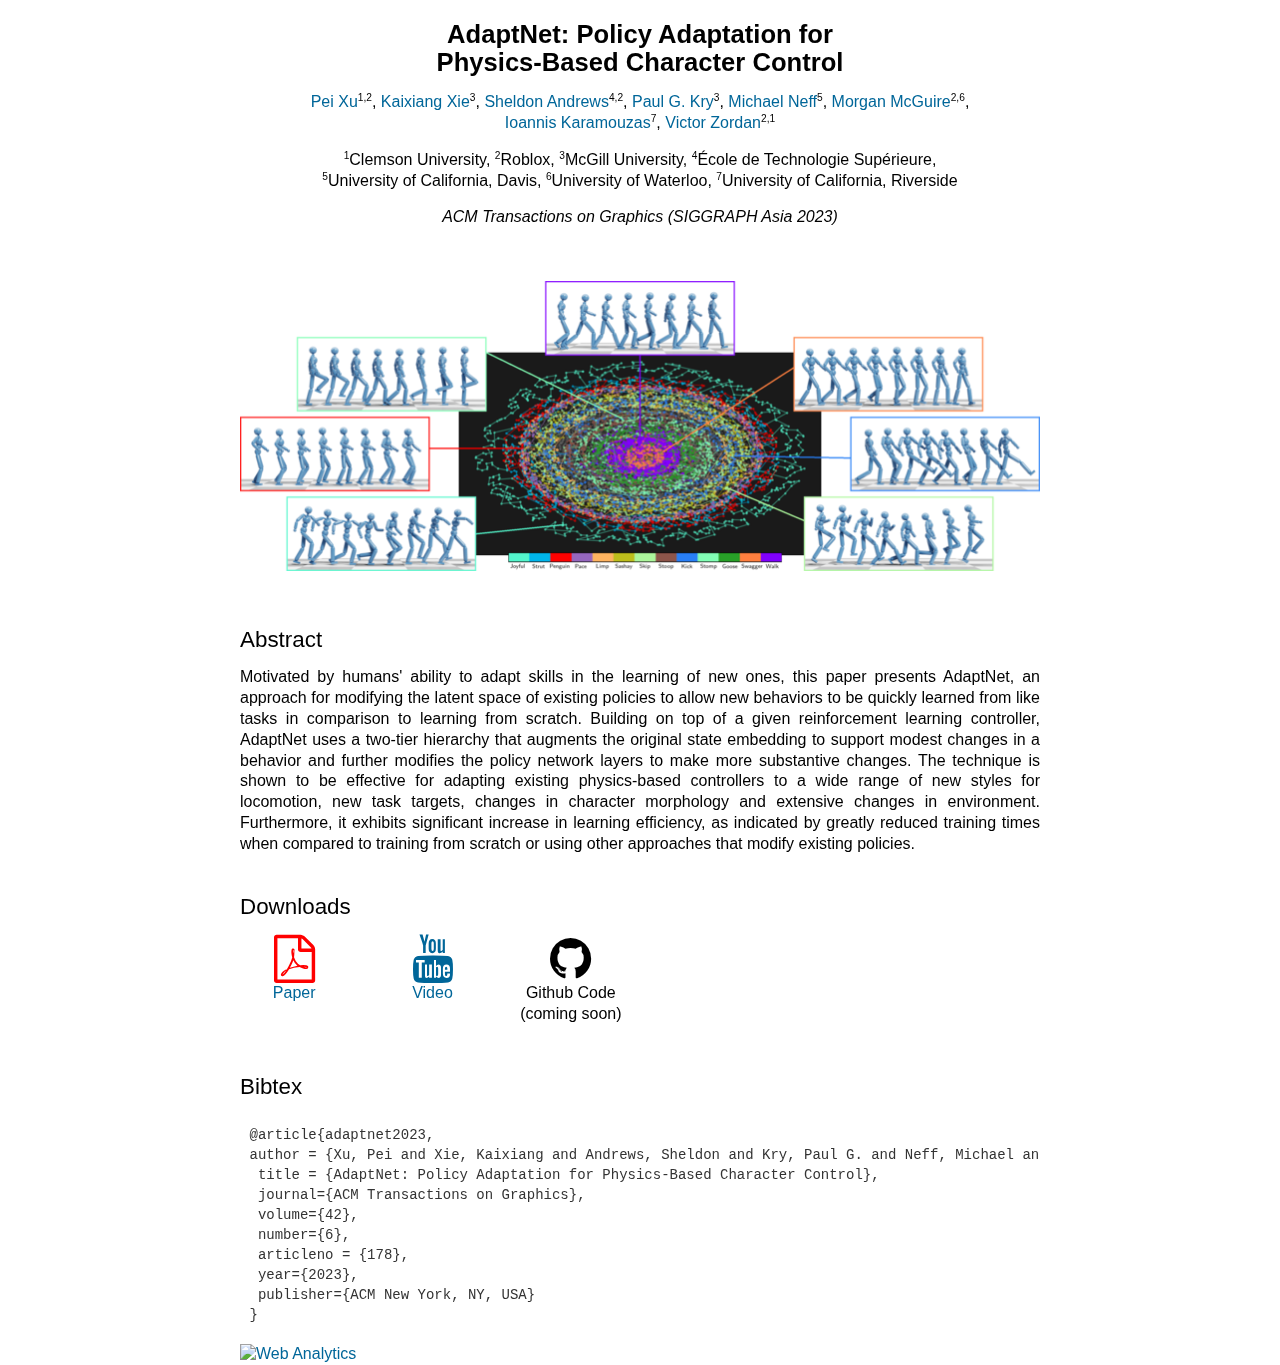
==== AdaptNet/index.html @ 66bff0f8 "Add files via upload" ====
<!DOCTYPE html PUBLIC "-//W3C//DTD HTML 4.01//EN" "http://www.w3.org/TR/html4/strict.dtd">
<html><head>
<meta content="text/html; charset=UTF-8" http-equiv="Content-Type">
<meta content="AdaptNet: Policy Adaptation for Physics-Based Character Control" name="description">
<meta content="character animation, physics-based control, motion synthesis, reinforcement learning, motion style transfer, domain adaptation, GAN">
<title>AdaptNet</title>


<!-- Google Fonts -->
<link href="https://fonts.googleapis.com/css?family=Open+Sans:300,300i,400,400i,700,700i|Raleway:300,400,500,700,800" rel="stylesheet"><!-- Bootstrap CSS File -->
<link rel="stylesheet" href="https://maxcdn.bootstrapcdn.com/bootstrap/3.3.7/css/bootstrap.min.css"> 
<!-- Libraries CSS Files -->
<link rel="stylesheet" href="https://cdnjs.cloudflare.com/ajax/libs/font-awesome/4.7.0/css/font-awesome.min.css"/>

<link type="text/css" href="../css/project.css" rel="stylesheet"/>

<body>

<h1>AdaptNet: Policy Adaptation for <br> Physics-Based Character Control</h1>
	
<div id="authors">
<a href="https://github.com/xupei0610/" target="_blank">Pei Xu</a><sup><small>1,2</small></sup>,
<a href="http://kaixiangxie.de/" target="_blank">Kaixiang Xie</a><sup><small>3</small></sup>,
<a href="https://profs.etsmtl.ca/sandrews/" target="_blank">Sheldon Andrews</a><sup><small>4,2</small></sup>,
<a href="https://www.cs.mcgill.ca/~kry/" target="_blank">Paul G. Kry</a><sup><small>3</small></sup>,
<a href="https://www.cs.ucdavis.edu/~neff/" target="_blank">Michael Neff</a><sup><small>5</small></sup>,
<a href="https://casual-effects.com/" target="_blank">Morgan McGuire</a><sup><small>2,6</small></sup>,<br>
<a href="https://people.cs.clemson.edu/~ioannis/" target="_blank">Ioannis Karamouzas</a><sup><small>7</small></sup>,
<a href="https://people.computing.clemson.edu/~vbz/" target="_blank">Victor Zordan</a><sup><small>2,1</small></sup>
</div>
<div id="affiliations">
<sup><small>1</small></sup><span itemprop="name">Clemson University,</span>
<sup><small>2</small></sup><span itemprop="name">Roblox,</span>
<sup><small>3</small></sup><span itemprop="name">McGill University,</span>
<sup><small>4</small></sup><span itemprop="name">École de Technologie Supérieure,</span><br>
<sup><small>5</small></sup><span itemprop="name">University of California, Davis,</span>
<sup><small>6</small></sup><span itemprop="name">University of Waterloo,</span>
<sup><small>7</small></sup><span itemprop="name">University of California, Riverside</span>

</div>
<div id="paper_venue">
<em> ACM Transactions on Graphics (SIGGRAPH Asia 2023)</em>
</div>
<br>
<div id="paper-teaser">
 <img src="teaser.png" width="800px">
 </div>

 <br>
<h2>Abstract</h2>
<div id="abstract">
Motivated by humans' ability to adapt skills in the learning of new ones, this paper presents AdaptNet, an approach for modifying the latent space of existing policies to allow new behaviors to be quickly learned from like tasks in comparison to learning from scratch. Building on top of a given reinforcement learning controller, AdaptNet uses a two-tier hierarchy that augments the original state embedding to support modest changes in a behavior and further modifies the policy network layers to make more substantive changes. The technique is shown to be effective for adapting existing physics-based controllers to a wide range of new styles for locomotion, new task targets, changes in character morphology and extensive changes in environment. Furthermore, it exhibits significant increase in learning efficiency, as indicated by greatly reduced training times when compared to training from scratch or using other approaches that modify existing policies.
</div>

<br>
<h2>Downloads</h2>
<div class="row">
  <div class="col-xs-5 col-md-2">
		<div class="text-center ">
		 <a href="https://arxiv.org/pdf/2310.00239.pdf" target="_blank">
         <i class="fa fa-file-pdf-o fa-3x" style="color:red" ></i>		  
          </a>
        </div> <!-- icon-image-div -->
        <div class="text-center ">
          <a href="https://arxiv.org/pdf/2310.00239.pdf" target="_blank">
            Paper<br/>
          </a>
        </div> <!-- icon-text-div -->
  </div>
  
   <!--<div class="col-xs-5 col-md-2">
   <div class="text-center">
          <a  href="" target="_blank">
            <i class="fa fa-file-archive-o fa-3x"   style="color:black" ></i>
          </a>
        </div> 
        <div class="text-center">
          <a href="" target="_blank">
            Supplementary material<br/>
          </a>
        </div> 
  </div>-->
  
   <div class="col-xs-5 col-md-2">
   <div class="text-center">
          <a  href="https://youtu.be/WxmJSCNFb28">
            <i class="fa fa-youtube fa-3x"></i>
          </a>
        </div> 
        <div class="text-center">
          <a href="https://youtu.be/WxmJSCNFb28">
            Video<br/>
          </a>
        </div> 
  </div>
  
   <div class="col-xs-5 col-md-2">
   <div class="text-center">    
	   <a  href="">
            <i class="fa fa-github fa-3x" style="color:black" ></i>
	   </a>	   
        </div> 
        <div class="text-center">
          <p>
		  Github Code (coming soon)   <br/>
          </p>
        </div> 
  </div>
  
  

  
 </div>

<br>

<h2>Bibtex</h2>
<pre>
@article{adaptnet2023,
author = {Xu, Pei and Xie, Kaixiang and Andrews, Sheldon and Kry, Paul G. and Neff, Michael and McGuire, Morgan and Karamouzas, Ioannis and Zordan, Victor},
 title = {AdaptNet: Policy Adaptation for Physics-Based Character Control},
 journal={ACM Transactions on Graphics},
 volume={42},
 number={6},
 articleno = {178},
 year={2023},
 publisher={ACM New York, NY, USA}
}
</pre>

 <!-- Analytics
 ================================================== -->
<div><a title="Web Analytics" href="https://statcounter.com/" target="_blank"><img src="https://c.statcounter.com/12929318/0/6044798c/1/" alt="Web Analytics"</a></div>


</body></html>
---- css/project.css ----
/***********************************************/
/* main.css                                    */
/***********************************************/

/***********************************************/
/* HTML tag styles                             */
/***********************************************/ 

body {
  padding: 0px;
  margin: 0px auto;
  width: 800px;
  background: white;
  font-family: Helvetica,Arial,sans-serif;
  font-size: 16px;
  line-height: 1.3;
  color: black;
}

div {
 padding-bottom: 0px;
}

a:link, a:visited, a:hover {
  text-decoration: none;
  color: #006699;
}
a:hover {
  text-decoration: underline;
}

h1, h2, h3, h4, h5, h6 {
  color:black;
}

h1 {
  font-size: 160%;
  font-weight: bold;
  margin-top: 20px;
  margin-bottom: 15px; 
  text-align: center;

}

h2 {
  font-size: 140%;
  
  margin-top: 20px;
  margin-bottom: 15px;
}
h3 {
  font-size: 100%;
}
ul {
  list-style-type: disc;
}
ul ul {
  list-style-type: square;
}
ul ul ul {
  list-style-type: none;
}

#authors, #affiliations, #paper_venue, #paper-teaser
{
	color: black;
	text-align: center;
	margin: 1em auto;
}

#abstract {
    text-align: justify;
}

pre {
    font-size: 14px;
	background-color: #ffffff;
	border:none;
}
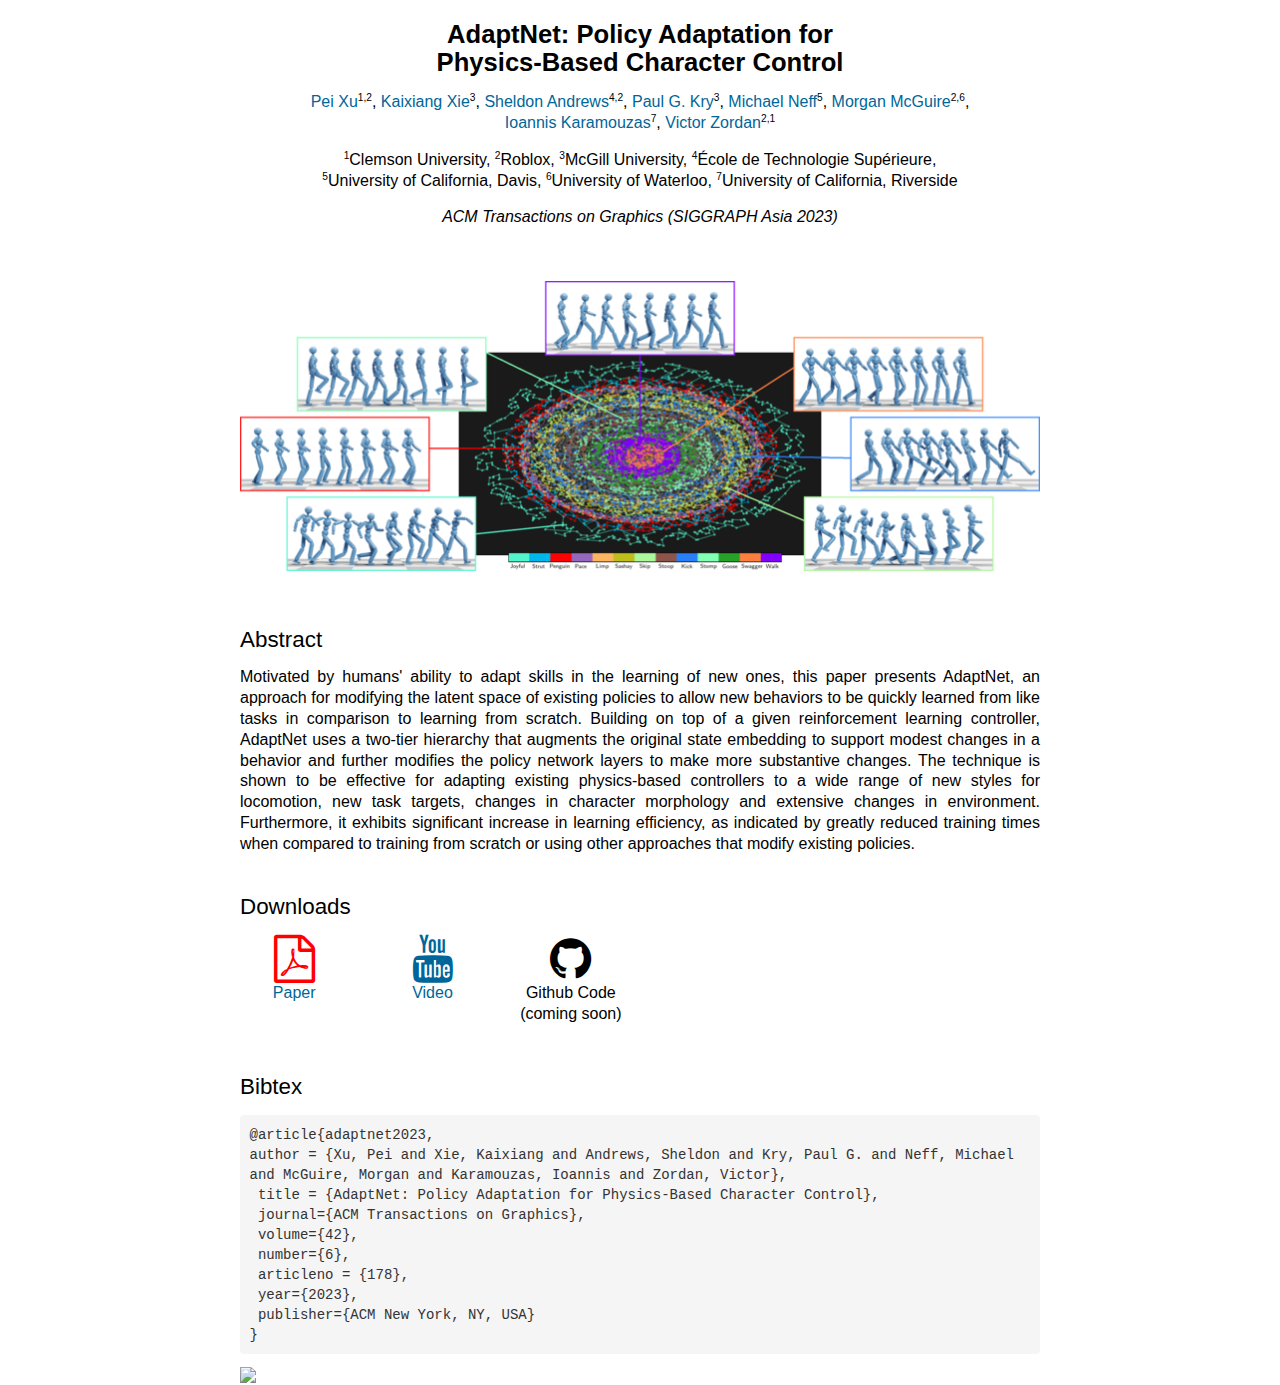
==== commit e9cc9f05: "Update index.html" ====
--- a/AdaptNet/index.html
+++ b/AdaptNet/index.html
@@ -130,7 +130,7 @@
 
  <!-- Analytics
  ================================================== -->
-<div><a title="Web Analytics" href="https://statcounter.com/" target="_blank"><img src="https://c.statcounter.com/12929318/0/6044798c/1/" alt="Web Analytics"</a></div>
+<div><a href="https://statcounter.com/" target="_blank"><img src="https://c.statcounter.com/12929318/0/6044798c/1/"</a></div>
 
 
 </body></html>
--- a/css/project.css
+++ b/css/project.css
@@ -74,9 +74,21 @@
 
 pre {
     font-size: 14px;
-	background-color: #ffffff;
+	white-space: pre-wrap;
 	border:none;
 }
 
+pre[class*="language-css"] {
+  position: relative;
+  overflow: auto;
+}
+
+pre[class*="language-css"] button {
+  position: absolute;
+  top: 5px;
+  right: 5px;
+  padding: 0.15rem;
+  text-shadow: #c4c4c4 0 0 2px;
+}
 
 
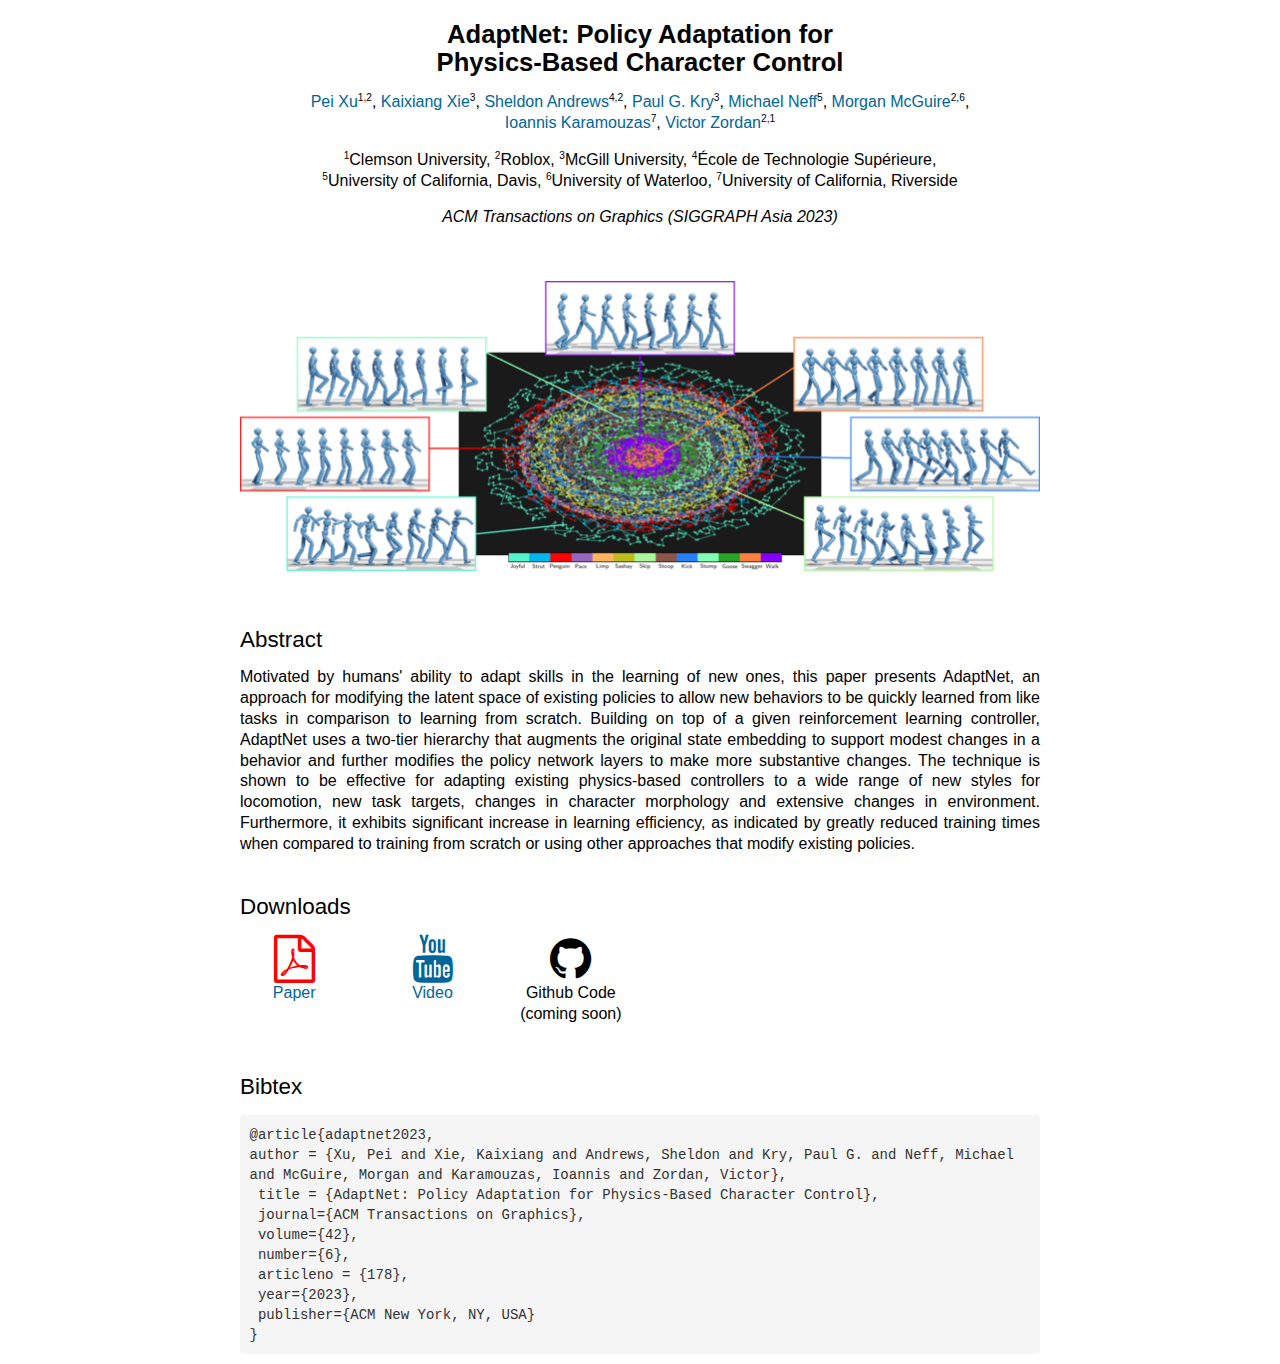
==== commit f9e4d22a: "Update index.html" ====
--- a/AdaptNet/index.html
+++ b/AdaptNet/index.html
@@ -130,7 +130,14 @@
 
  <!-- Analytics
  ================================================== -->
-<div><a href="https://statcounter.com/" target="_blank"><img src="https://c.statcounter.com/12929318/0/6044798c/1/"</a></div>
-
+<script type="text/javascript">
+var sc_project=12929318; 
+var sc_invisible=1; 
+var sc_security="6044798c"; 
+</script>
+<script type="text/javascript"
+src="https://www.statcounter.com/counter/counter.js"
+async></script>
+<!-- End of Statcounter Code -->
 
 </body></html>
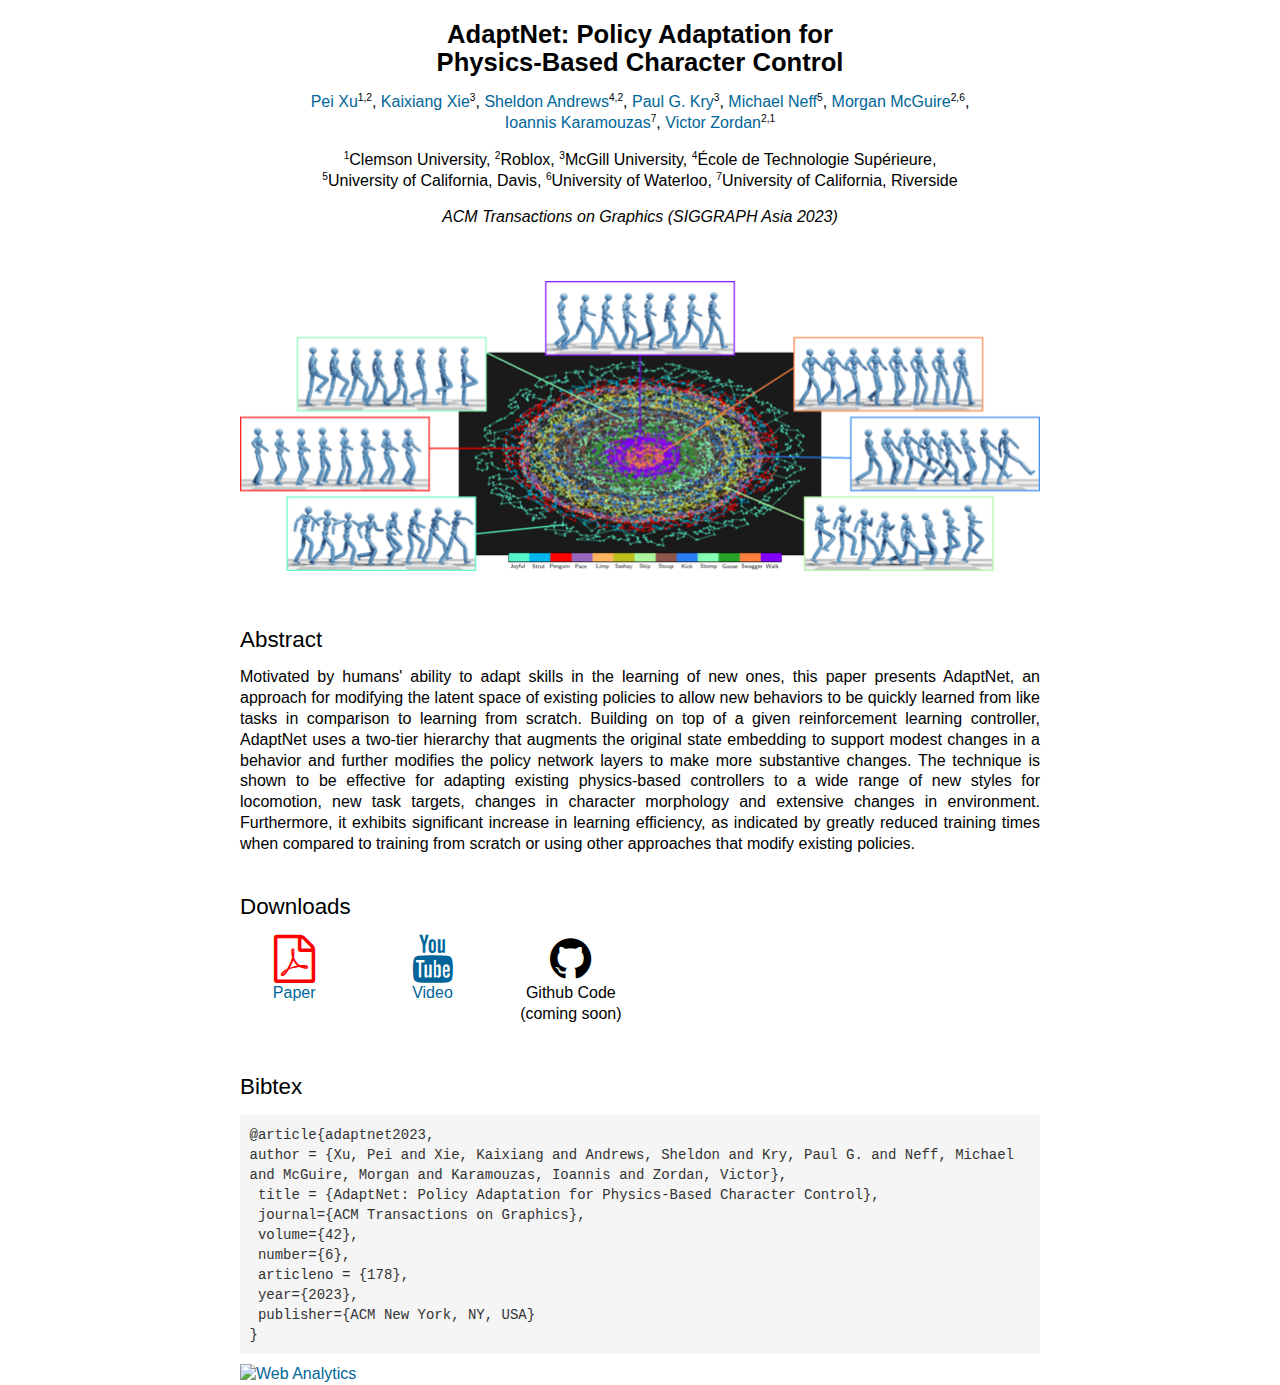
==== commit d3ed6442: "Update index.html" ====
--- a/AdaptNet/index.html
+++ b/AdaptNet/index.html
@@ -130,14 +130,6 @@
 
  <!-- Analytics
  ================================================== -->
-<script type="text/javascript">
-var sc_project=12929318; 
-var sc_invisible=1; 
-var sc_security="6044798c"; 
-</script>
-<script type="text/javascript"
-src="https://www.statcounter.com/counter/counter.js"
-async></script>
-<!-- End of Statcounter Code -->
+<div><a href="https://statcounter.com/tumblr" target="_blank" title="Web Analytics"><img alt="Web Analytics" src="https://c.statcounter.com/12929318/0/6044798c/1/"></a></div>
 
 </body></html>
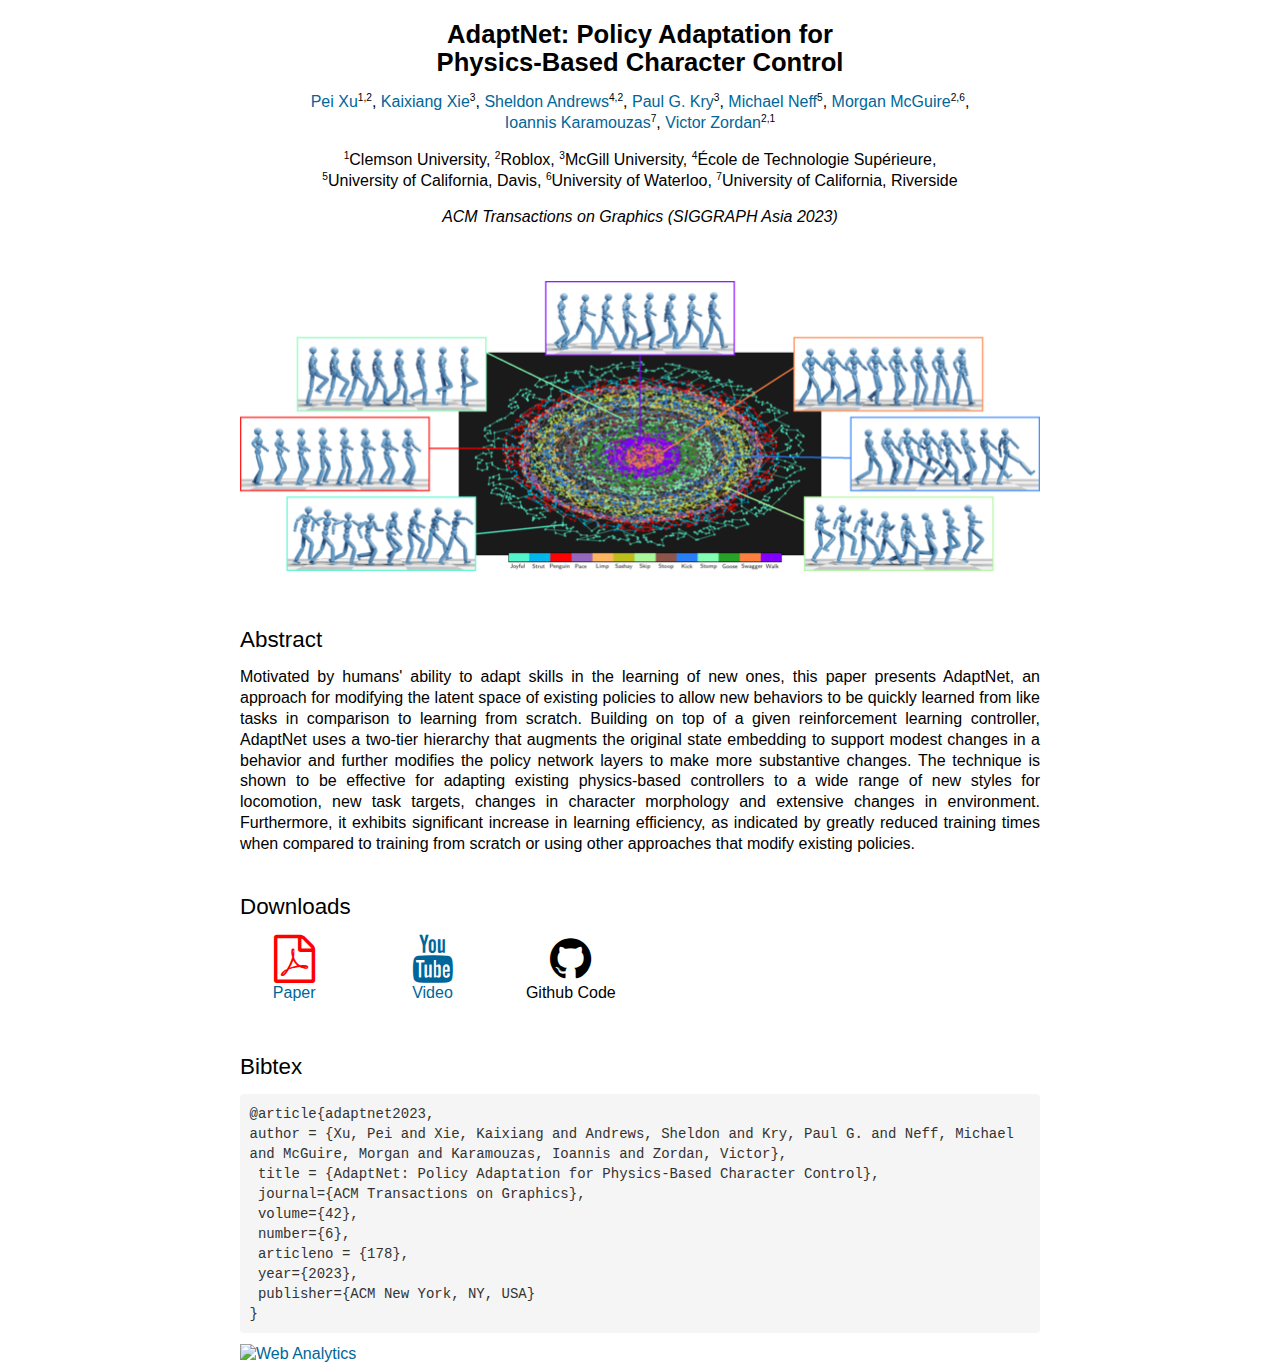
==== commit 8898f65c: "Update index.html" ====
--- a/AdaptNet/index.html
+++ b/AdaptNet/index.html
@@ -96,13 +96,13 @@
   
    <div class="col-xs-5 col-md-2">
    <div class="text-center">    
-	   <a  href="">
+	   <a  href="https://github.com/xupei0610/AdaptNet">
             <i class="fa fa-github fa-3x" style="color:black" ></i>
 	   </a>	   
         </div> 
         <div class="text-center">
           <p>
-		  Github Code (coming soon)   <br/>
+		  Github Code  <br/>
           </p>
         </div> 
   </div>
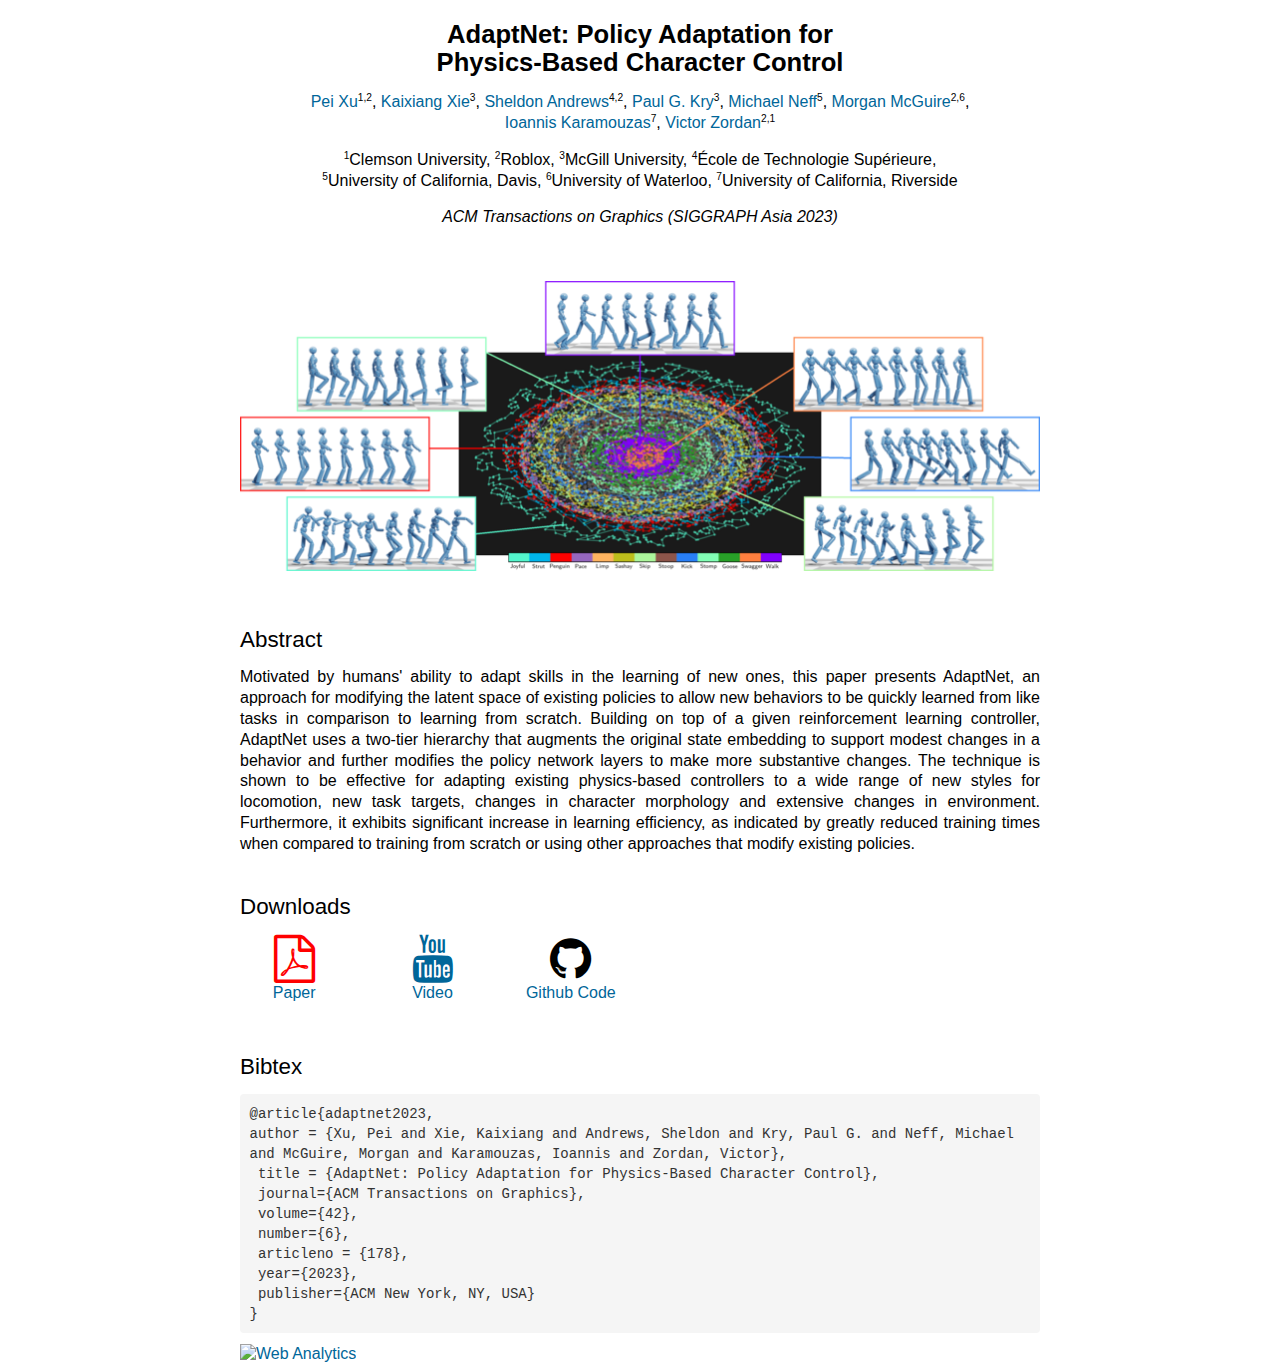
==== commit cde392f2: "Update index.html" ====
--- a/AdaptNet/index.html
+++ b/AdaptNet/index.html
@@ -101,8 +101,8 @@
 	   </a>	   
         </div> 
         <div class="text-center">
-          <p>
-		  Github Code  <br/>
+          <p><a href="https://github.com/xupei0610/AdaptNet">
+		  Github Code </a> <br/>
           </p>
         </div> 
   </div>
